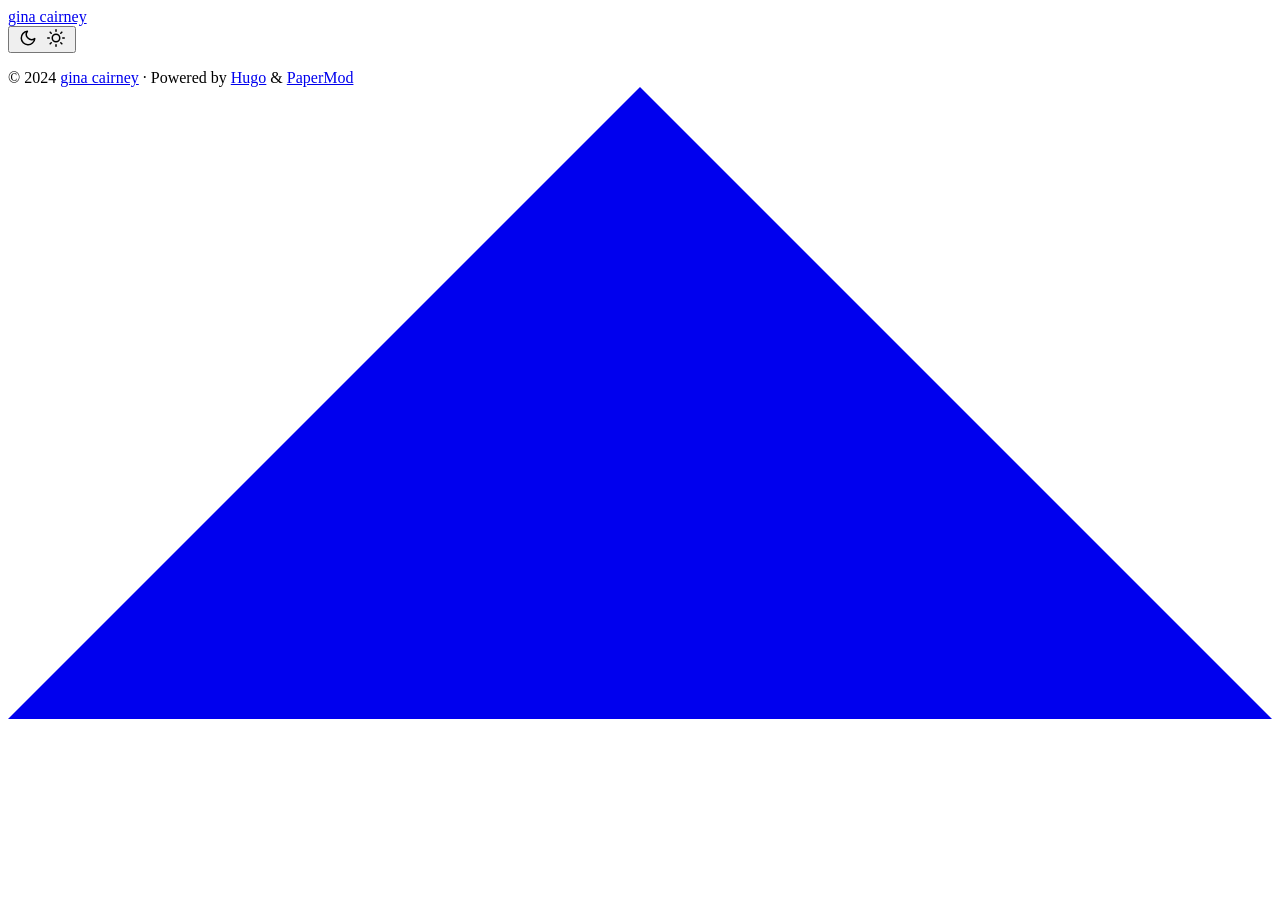
==== public/index.html @ 2bcdc9fa "added theme to config file" ====
<!DOCTYPE html>
<html lang="en" dir="auto">

<head>
	<meta name="generator" content="Hugo 0.128.0"><script src="/livereload.js?mindelay=10&amp;v=2&amp;port=1313&amp;path=livereload" data-no-instant defer></script><meta charset="utf-8">
<meta http-equiv="X-UA-Compatible" content="IE=edge">
<meta name="viewport" content="width=device-width, initial-scale=1, shrink-to-fit=no">
<meta name="robots" content="noindex, nofollow">
<title>gina cairney</title>

<meta name="description" content="">
<meta name="author" content="">
<link rel="canonical" href="http://localhost:1313/">
<link crossorigin="anonymous" href="/assets/css/stylesheet.fc220c15db4aef0318bbf30adc45d33d4d7c88deff3238b23eb255afdc472ca6.css" integrity="sha256-/CIMFdtK7wMYu/MK3EXTPU18iN7/MjiyPrJVr9xHLKY=" rel="preload stylesheet" as="style">
<link rel="icon" href="http://localhost:1313/favicon.ico">
<link rel="icon" type="image/png" sizes="16x16" href="http://localhost:1313/favicon-16x16.png">
<link rel="icon" type="image/png" sizes="32x32" href="http://localhost:1313/favicon-32x32.png">
<link rel="apple-touch-icon" href="http://localhost:1313/apple-touch-icon.png">
<link rel="mask-icon" href="http://localhost:1313/safari-pinned-tab.svg">
<meta name="theme-color" content="#2e2e33">
<meta name="msapplication-TileColor" content="#2e2e33">
<link rel="alternate" type="application/rss+xml" href="http://localhost:1313/index.xml">
<link rel="alternate" hreflang="en" href="http://localhost:1313/">
<noscript>
    <style>
        #theme-toggle,
        .top-link {
            display: none;
        }

    </style>
    <style>
        @media (prefers-color-scheme: dark) {
            :root {
                --theme: rgb(29, 30, 32);
                --entry: rgb(46, 46, 51);
                --primary: rgb(218, 218, 219);
                --secondary: rgb(155, 156, 157);
                --tertiary: rgb(65, 66, 68);
                --content: rgb(196, 196, 197);
                --code-block-bg: rgb(46, 46, 51);
                --code-bg: rgb(55, 56, 62);
                --border: rgb(51, 51, 51);
            }

            .list {
                background: var(--theme);
            }

            .list:not(.dark)::-webkit-scrollbar-track {
                background: 0 0;
            }

            .list:not(.dark)::-webkit-scrollbar-thumb {
                border-color: var(--theme);
            }
        }

    </style>
</noscript>
</head>

<body class="list" id="top">
<script>
    if (localStorage.getItem("pref-theme") === "dark") {
        document.body.classList.add('dark');
    } else if (localStorage.getItem("pref-theme") === "light") {
        document.body.classList.remove('dark')
    } else if (window.matchMedia('(prefers-color-scheme: dark)').matches) {
        document.body.classList.add('dark');
    }

</script>

<header class="header">
    <nav class="nav">
        <div class="logo">
            <a href="http://localhost:1313/" accesskey="h" title="gina cairney (Alt + H)">gina cairney</a>
            <div class="logo-switches">
                <button id="theme-toggle" accesskey="t" title="(Alt + T)">
                    <svg id="moon" xmlns="http://www.w3.org/2000/svg" width="24" height="18" viewBox="0 0 24 24"
                        fill="none" stroke="currentColor" stroke-width="2" stroke-linecap="round"
                        stroke-linejoin="round">
                        <path d="M21 12.79A9 9 0 1 1 11.21 3 7 7 0 0 0 21 12.79z"></path>
                    </svg>
                    <svg id="sun" xmlns="http://www.w3.org/2000/svg" width="24" height="18" viewBox="0 0 24 24"
                        fill="none" stroke="currentColor" stroke-width="2" stroke-linecap="round"
                        stroke-linejoin="round">
                        <circle cx="12" cy="12" r="5"></circle>
                        <line x1="12" y1="1" x2="12" y2="3"></line>
                        <line x1="12" y1="21" x2="12" y2="23"></line>
                        <line x1="4.22" y1="4.22" x2="5.64" y2="5.64"></line>
                        <line x1="18.36" y1="18.36" x2="19.78" y2="19.78"></line>
                        <line x1="1" y1="12" x2="3" y2="12"></line>
                        <line x1="21" y1="12" x2="23" y2="12"></line>
                        <line x1="4.22" y1="19.78" x2="5.64" y2="18.36"></line>
                        <line x1="18.36" y1="5.64" x2="19.78" y2="4.22"></line>
                    </svg>
                </button>
            </div>
        </div>
        <ul id="menu">
        </ul>
    </nav>
</header>
<main class="main"> 
    </main>
    
<footer class="footer">
        <span>&copy; 2024 <a href="http://localhost:1313/">gina cairney</a></span> · 

    <span>
        Powered by
        <a href="https://gohugo.io/" rel="noopener noreferrer" target="_blank">Hugo</a> &
        <a href="https://github.com/adityatelange/hugo-PaperMod/" rel="noopener" target="_blank">PaperMod</a>
    </span>
</footer>
<a href="#top" aria-label="go to top" title="Go to Top (Alt + G)" class="top-link" id="top-link" accesskey="g">
    <svg xmlns="http://www.w3.org/2000/svg" viewBox="0 0 12 6" fill="currentColor">
        <path d="M12 6H0l6-6z" />
    </svg>
</a>

<script>
    let menu = document.getElementById('menu')
    if (menu) {
        menu.scrollLeft = localStorage.getItem("menu-scroll-position");
        menu.onscroll = function () {
            localStorage.setItem("menu-scroll-position", menu.scrollLeft);
        }
    }

    document.querySelectorAll('a[href^="#"]').forEach(anchor => {
        anchor.addEventListener("click", function (e) {
            e.preventDefault();
            var id = this.getAttribute("href").substr(1);
            if (!window.matchMedia('(prefers-reduced-motion: reduce)').matches) {
                document.querySelector(`[id='${decodeURIComponent(id)}']`).scrollIntoView({
                    behavior: "smooth"
                });
            } else {
                document.querySelector(`[id='${decodeURIComponent(id)}']`).scrollIntoView();
            }
            if (id === "top") {
                history.replaceState(null, null, " ");
            } else {
                history.pushState(null, null, `#${id}`);
            }
        });
    });

</script>
<script>
    var mybutton = document.getElementById("top-link");
    window.onscroll = function () {
        if (document.body.scrollTop > 800 || document.documentElement.scrollTop > 800) {
            mybutton.style.visibility = "visible";
            mybutton.style.opacity = "1";
        } else {
            mybutton.style.visibility = "hidden";
            mybutton.style.opacity = "0";
        }
    };

</script>
<script>
    document.getElementById("theme-toggle").addEventListener("click", () => {
        if (document.body.className.includes("dark")) {
            document.body.classList.remove('dark');
            localStorage.setItem("pref-theme", 'light');
        } else {
            document.body.classList.add('dark');
            localStorage.setItem("pref-theme", 'dark');
        }
    })

</script>
</body>

</html>
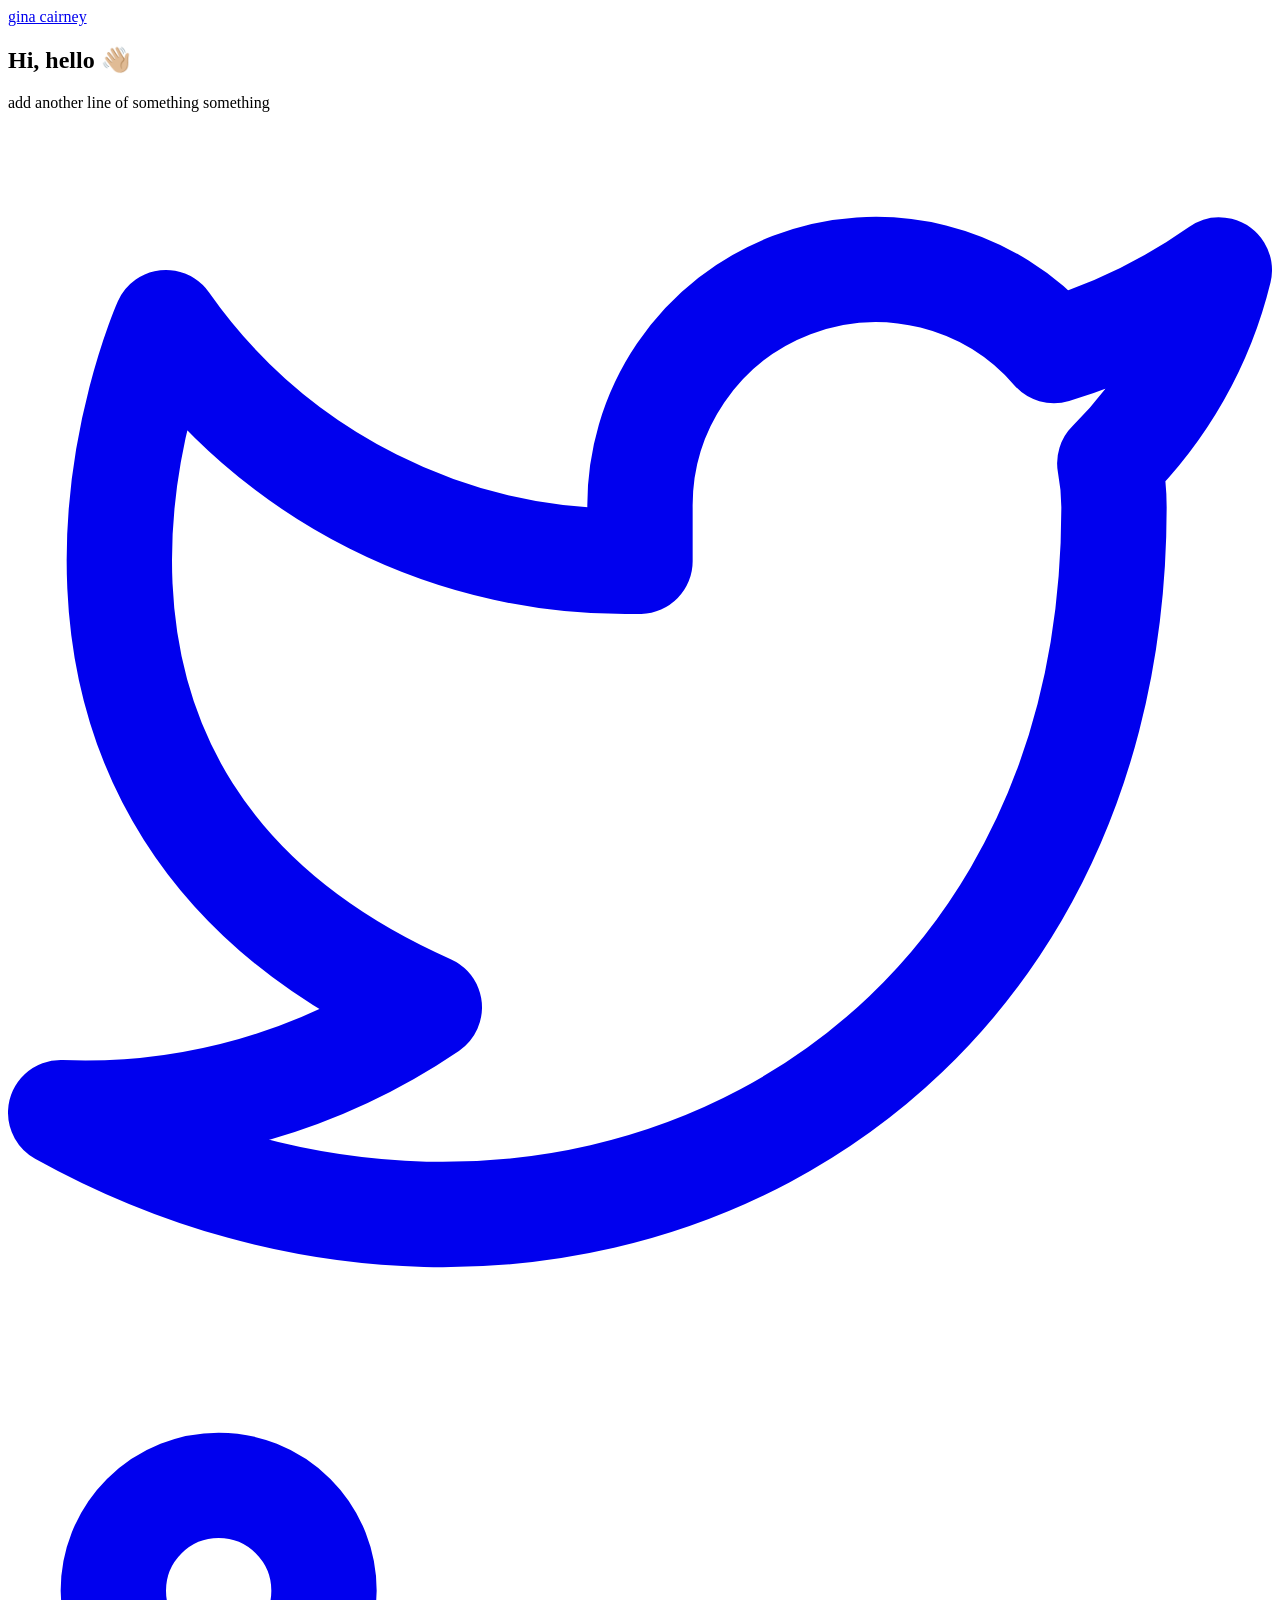
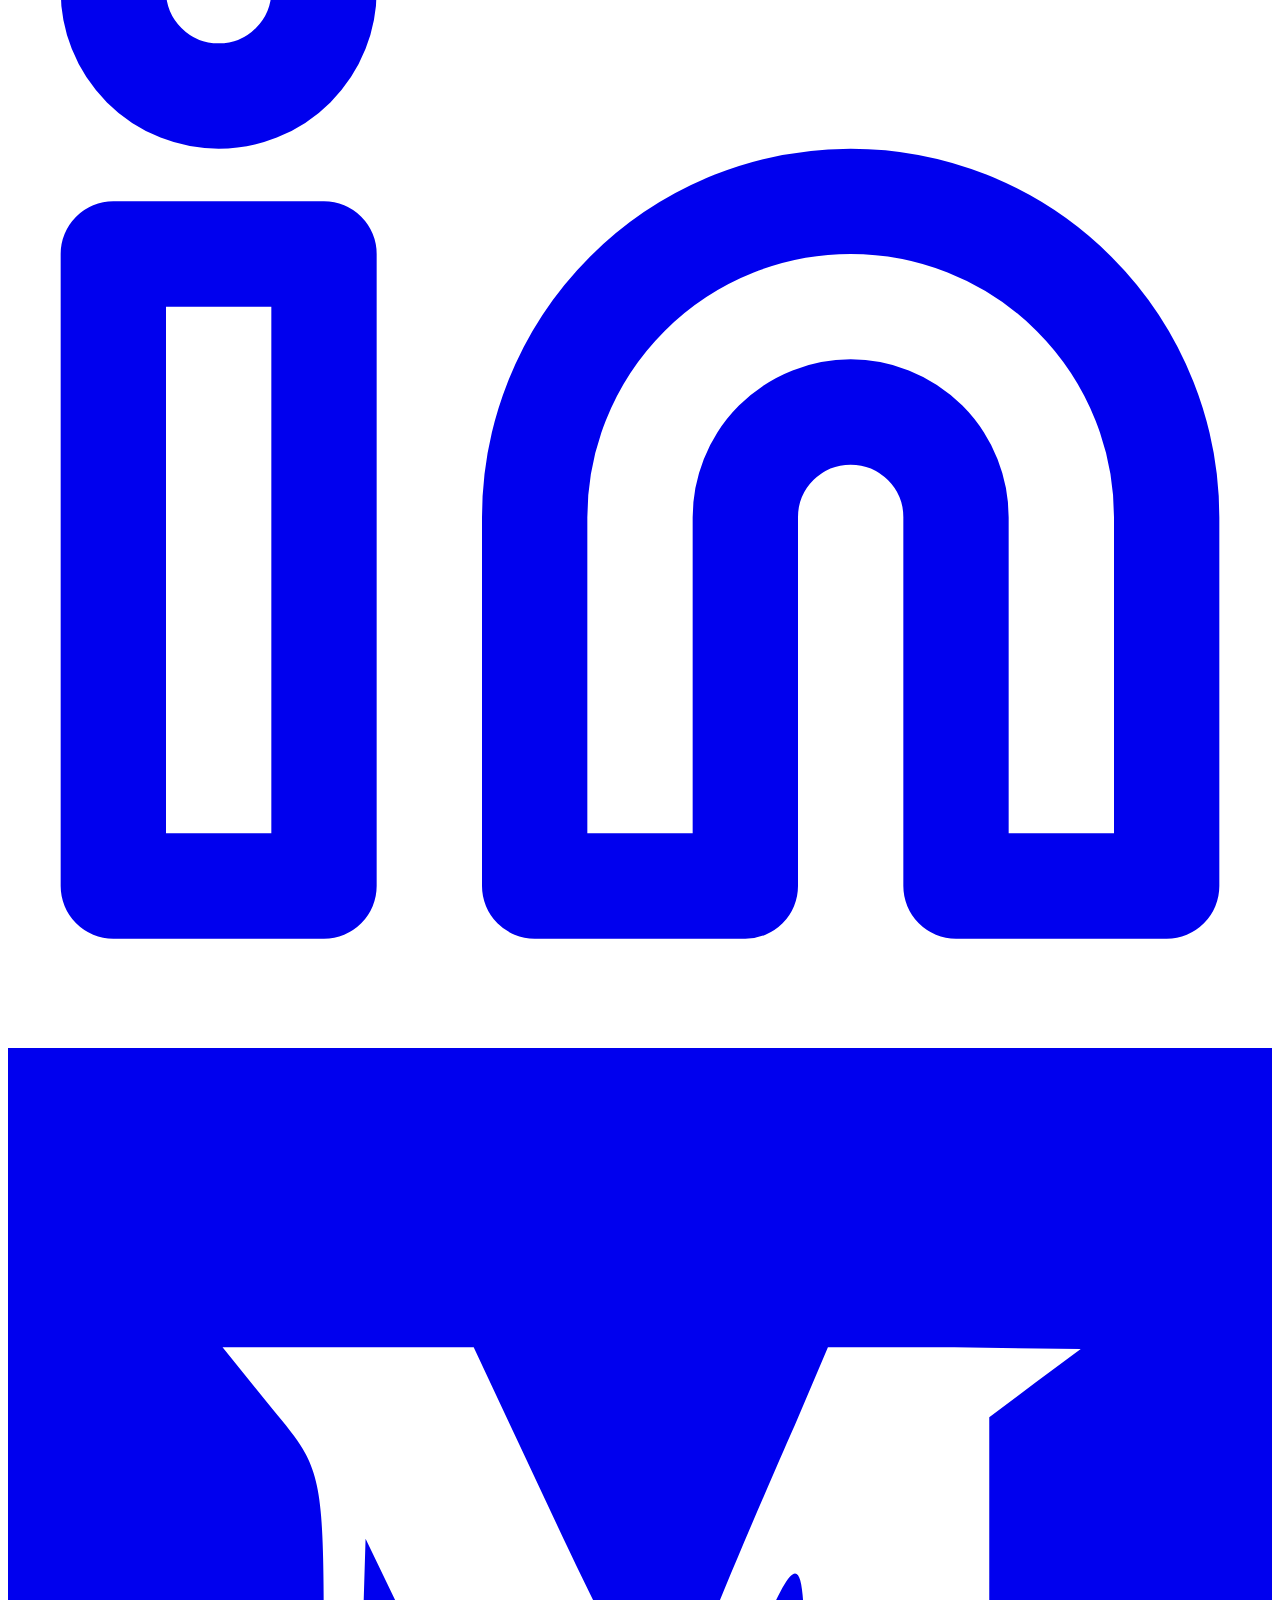
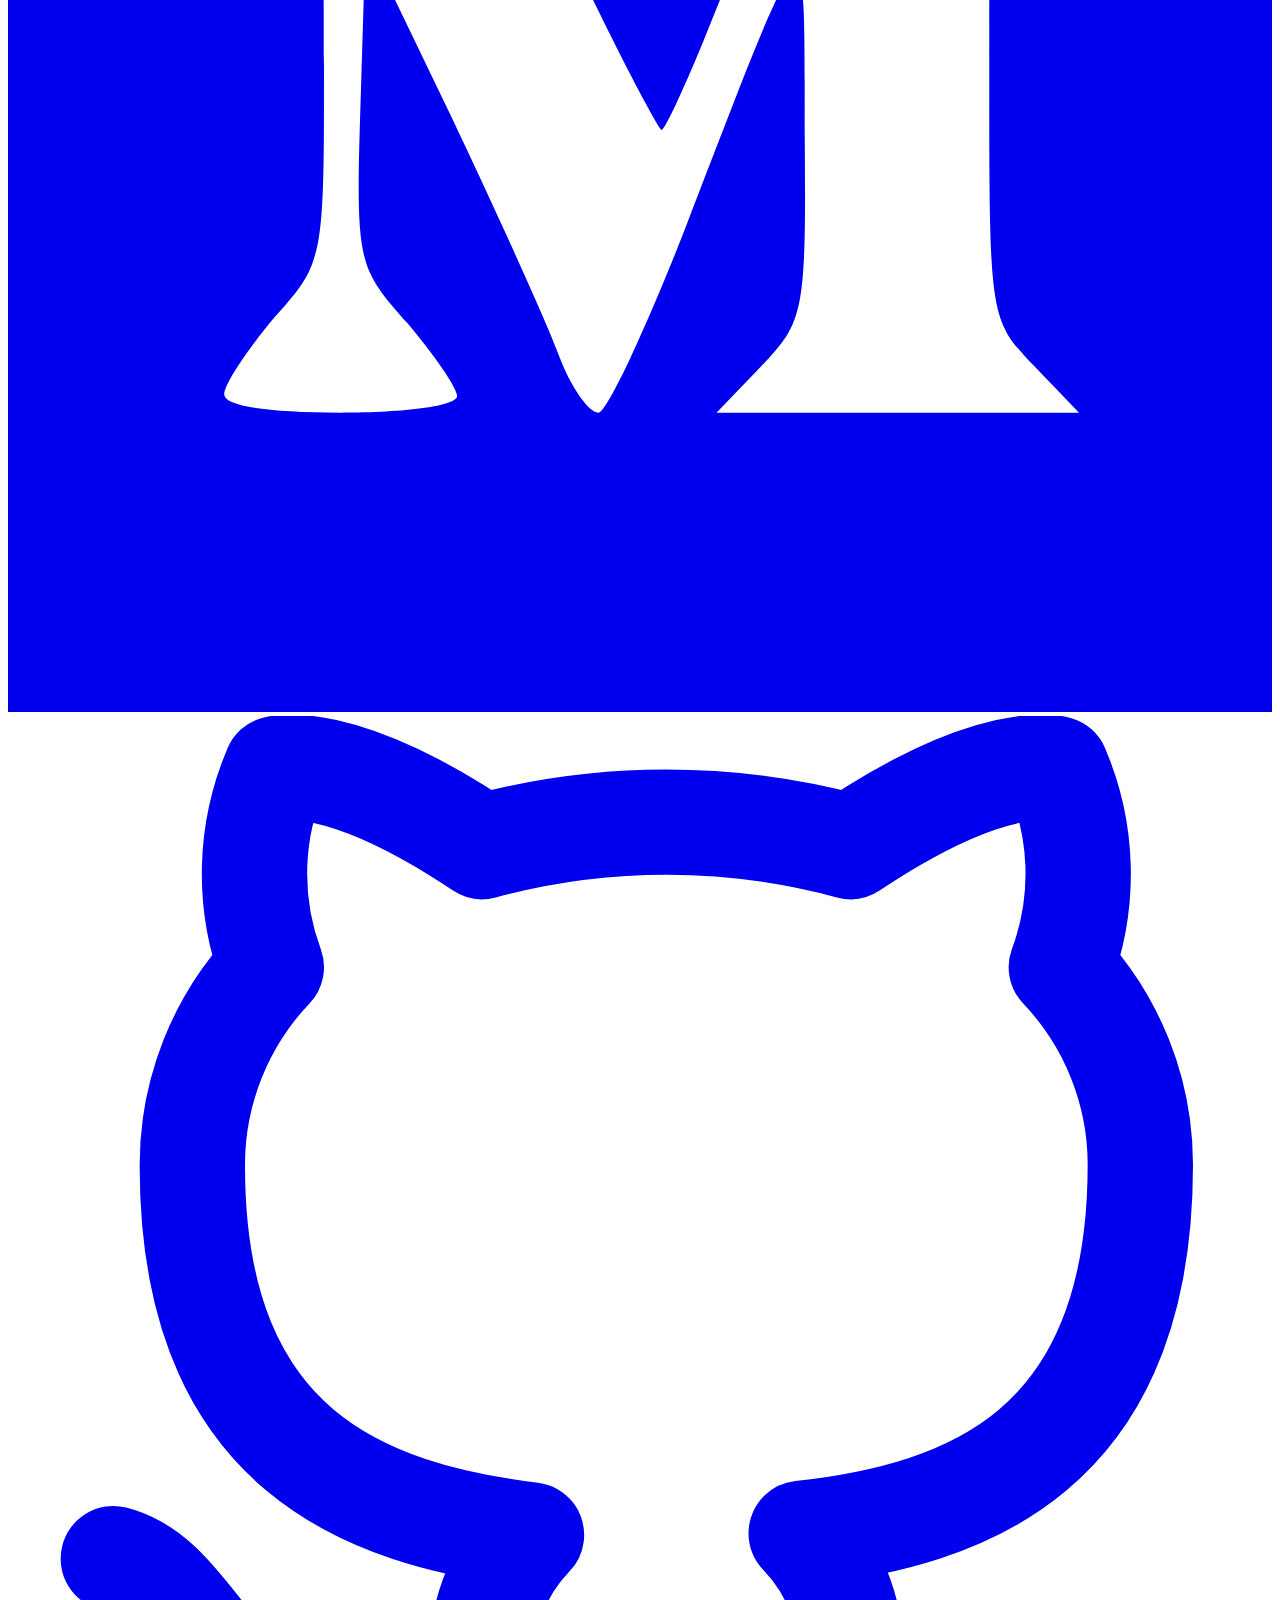
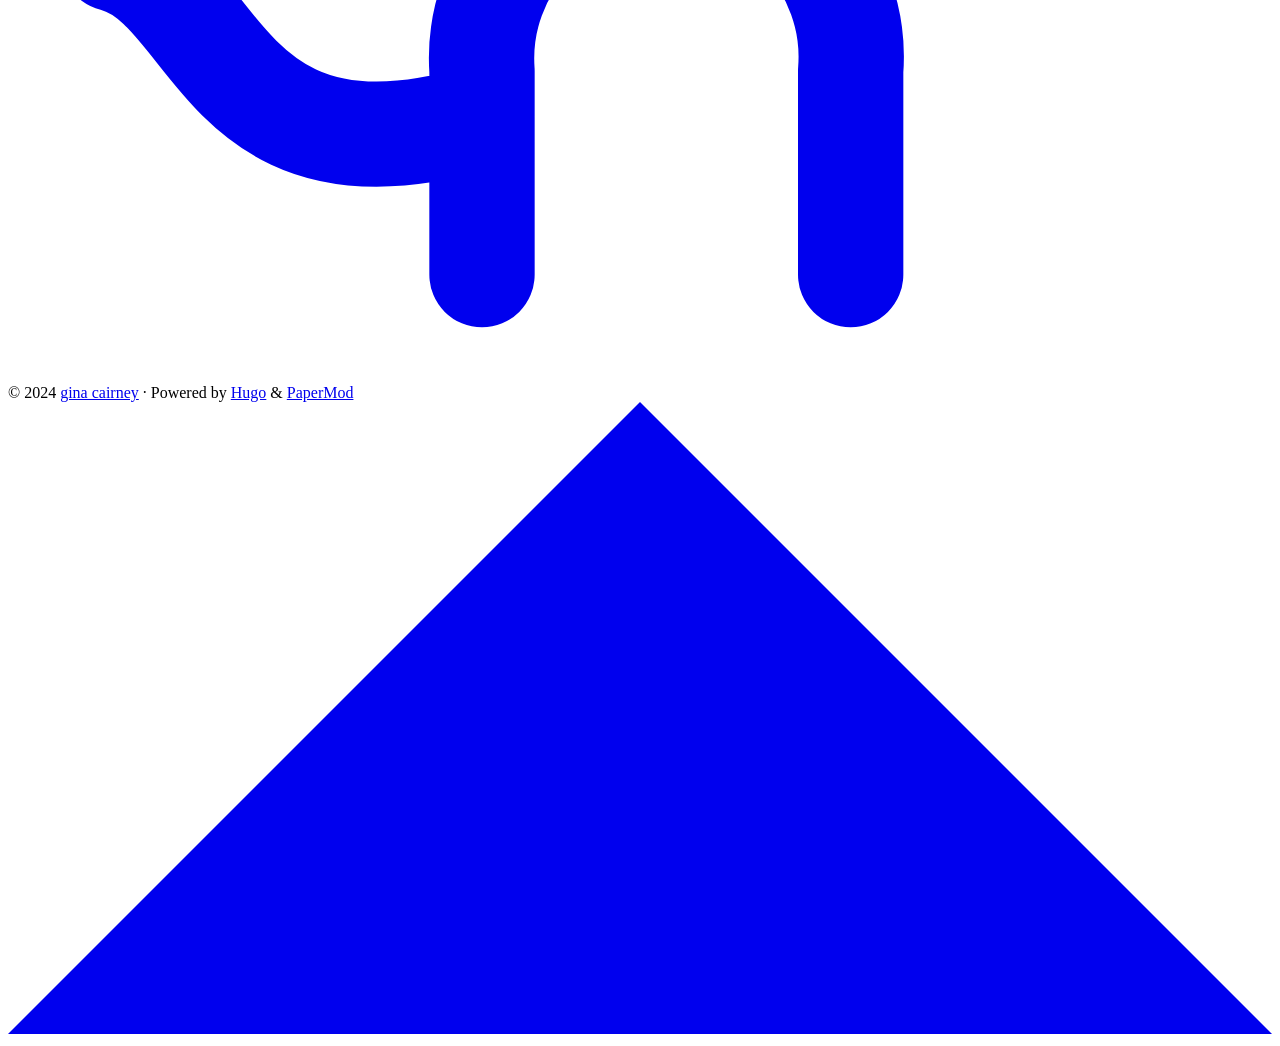
==== commit 01fbcd77: "added parameters to config, added search and archive pages." ====
--- a/public/index.html
+++ b/public/index.html
@@ -20,6 +20,7 @@
 <meta name="theme-color" content="#2e2e33">
 <meta name="msapplication-TileColor" content="#2e2e33">
 <link rel="alternate" type="application/rss+xml" href="http://localhost:1313/index.xml">
+<link rel="alternate" type="application/json" href="http://localhost:1313/index.json">
 <link rel="alternate" hreflang="en" href="http://localhost:1313/">
 <noscript>
     <style>
@@ -29,74 +30,16 @@
         }
 
     </style>
-    <style>
-        @media (prefers-color-scheme: dark) {
-            :root {
-                --theme: rgb(29, 30, 32);
-                --entry: rgb(46, 46, 51);
-                --primary: rgb(218, 218, 219);
-                --secondary: rgb(155, 156, 157);
-                --tertiary: rgb(65, 66, 68);
-                --content: rgb(196, 196, 197);
-                --code-block-bg: rgb(46, 46, 51);
-                --code-bg: rgb(55, 56, 62);
-                --border: rgb(51, 51, 51);
-            }
-
-            .list {
-                background: var(--theme);
-            }
-
-            .list:not(.dark)::-webkit-scrollbar-track {
-                background: 0 0;
-            }
-
-            .list:not(.dark)::-webkit-scrollbar-thumb {
-                border-color: var(--theme);
-            }
-        }
-
-    </style>
 </noscript>
 </head>
 
-<body class="list" id="top">
-<script>
-    if (localStorage.getItem("pref-theme") === "dark") {
-        document.body.classList.add('dark');
-    } else if (localStorage.getItem("pref-theme") === "light") {
-        document.body.classList.remove('dark')
-    } else if (window.matchMedia('(prefers-color-scheme: dark)').matches) {
-        document.body.classList.add('dark');
-    }
-
-</script>
+<body class="list dark" id="top">
 
 <header class="header">
     <nav class="nav">
         <div class="logo">
             <a href="http://localhost:1313/" accesskey="h" title="gina cairney (Alt + H)">gina cairney</a>
             <div class="logo-switches">
-                <button id="theme-toggle" accesskey="t" title="(Alt + T)">
-                    <svg id="moon" xmlns="http://www.w3.org/2000/svg" width="24" height="18" viewBox="0 0 24 24"
-                        fill="none" stroke="currentColor" stroke-width="2" stroke-linecap="round"
-                        stroke-linejoin="round">
-                        <path d="M21 12.79A9 9 0 1 1 11.21 3 7 7 0 0 0 21 12.79z"></path>
-                    </svg>
-                    <svg id="sun" xmlns="http://www.w3.org/2000/svg" width="24" height="18" viewBox="0 0 24 24"
-                        fill="none" stroke="currentColor" stroke-width="2" stroke-linecap="round"
-                        stroke-linejoin="round">
-                        <circle cx="12" cy="12" r="5"></circle>
-                        <line x1="12" y1="1" x2="12" y2="3"></line>
-                        <line x1="12" y1="21" x2="12" y2="23"></line>
-                        <line x1="4.22" y1="4.22" x2="5.64" y2="5.64"></line>
-                        <line x1="18.36" y1="18.36" x2="19.78" y2="19.78"></line>
-                        <line x1="1" y1="12" x2="3" y2="12"></line>
-                        <line x1="21" y1="12" x2="23" y2="12"></line>
-                        <line x1="4.22" y1="19.78" x2="5.64" y2="18.36"></line>
-                        <line x1="18.36" y1="5.64" x2="19.78" y2="4.22"></line>
-                    </svg>
-                </button>
             </div>
         </div>
         <ul id="menu">
@@ -104,6 +47,56 @@
     </nav>
 </header>
 <main class="main"> 
+<article class="first-entry home-info">
+    <header class="entry-header">
+        <h1>Hi, hello 👋🏼</h1>
+    </header>
+    <div class="entry-content">
+        add another line of something something
+    </div>
+    <footer class="entry-footer">
+        <div class="social-icons" >
+    <a href="https://x.com/ginamc" target="_blank" rel="noopener noreferrer me"
+        title="Twitter">
+        <svg xmlns="http://www.w3.org/2000/svg" viewBox="0 0 24 24" fill="none" stroke="currentColor" stroke-width="2"
+    stroke-linecap="round" stroke-linejoin="round">
+    <path
+        d="M23 3a10.9 10.9 0 0 1-3.14 1.53 4.48 4.48 0 0 0-7.86 3v1A10.66 10.66 0 0 1 3 4s-4 9 5 13a11.64 11.64 0 0 1-7 2c9 5 20 0 20-11.5a4.5 4.5 0 0 0-.08-.83A7.72 7.72 0 0 0 23 3z">
+    </path>
+</svg>
+    </a>
+    <a href="https://www.linkedin.com/in/gmcairney/" target="_blank" rel="noopener noreferrer me"
+        title="Linkedin">
+        <svg xmlns="http://www.w3.org/2000/svg" viewBox="0 0 24 24" fill="none" stroke="currentColor" stroke-width="2"
+    stroke-linecap="round" stroke-linejoin="round">
+    <path d="M16 8a6 6 0 0 1 6 6v7h-4v-7a2 2 0 0 0-2-2 2 2 0 0 0-2 2v7h-4v-7a6 6 0 0 1 6-6z"></path>
+    <rect x="2" y="9" width="4" height="12"></rect>
+    <circle cx="4" cy="4" r="2"></circle>
+</svg>
+    </a>
+    <a href="https://medium.com/@postsbygina" target="_blank" rel="noopener noreferrer me"
+        title="Medium">
+        <svg xmlns="http://www.w3.org/2000/svg" viewBox="0 0 76.000000 76.000000" fill="currentColor" stroke-width="2"
+    preserveAspectRatio="xMidYMid meet">
+    <g transform="translate(0.000000,76.000000) scale(0.100000,-0.100000)">
+        <path
+            d="M0 380 l0 -380 380 0 380 0 0 380 0 380 -380 0 -380 0 0 -380z m334 85 c30 -63 57 -115 59 -115 2 0 16 30 31 68 15 37 37 88 49 115 l20 47 76 0 76 -1 -27 -20 -28 -21 0 -151 c0 -150 0 -151 27 -179 l27 -28 -109 0 -109 0 27 28 c26 27 27 32 26 143 0 131 3 134 -71 -58 -24 -62 -48 -113 -53 -113 -6 0 -17 16 -24 35 -7 19 -36 83 -64 142 l-52 108 -3 -98 c-3 -97 -2 -99 28 -133 16 -19 30 -39 30 -44 0 -6 -31 -10 -70 -10 -45 0 -70 4 -70 11 0 6 14 27 30 46 30 33 30 35 30 151 0 116 0 118 -31 155 l-30 37 75 0 76 0 54 -115z" />
+    </g>
+</svg>
+    </a>
+    <a href="https://github.com/ginamc" target="_blank" rel="noopener noreferrer me"
+        title="Github">
+        <svg xmlns="http://www.w3.org/2000/svg" viewBox="0 0 24 24" fill="none" stroke="currentColor" stroke-width="2"
+    stroke-linecap="round" stroke-linejoin="round">
+    <path
+        d="M9 19c-5 1.5-5-2.5-7-3m14 6v-3.87a3.37 3.37 0 0 0-.94-2.61c3.14-.35 6.44-1.54 6.44-7A5.44 5.44 0 0 0 20 4.77 5.07 5.07 0 0 0 19.91 1S18.73.65 16 2.48a13.38 13.38 0 0 0-7 0C6.27.65 5.09 1 5.09 1A5.07 5.07 0 0 0 5 4.77a5.44 5.44 0 0 0-1.5 3.78c0 5.42 3.3 6.61 6.44 7A3.37 3.37 0 0 0 9 18.13V22">
+    </path>
+</svg>
+    </a>
+</div>
+
+    </footer>
+</article>
     </main>
     
 <footer class="footer">
@@ -163,18 +156,6 @@
     };
 
 </script>
-<script>
-    document.getElementById("theme-toggle").addEventListener("click", () => {
-        if (document.body.className.includes("dark")) {
-            document.body.classList.remove('dark');
-            localStorage.setItem("pref-theme", 'light');
-        } else {
-            document.body.classList.add('dark');
-            localStorage.setItem("pref-theme", 'dark');
-        }
-    })
-
-</script>
 </body>
 
 </html>
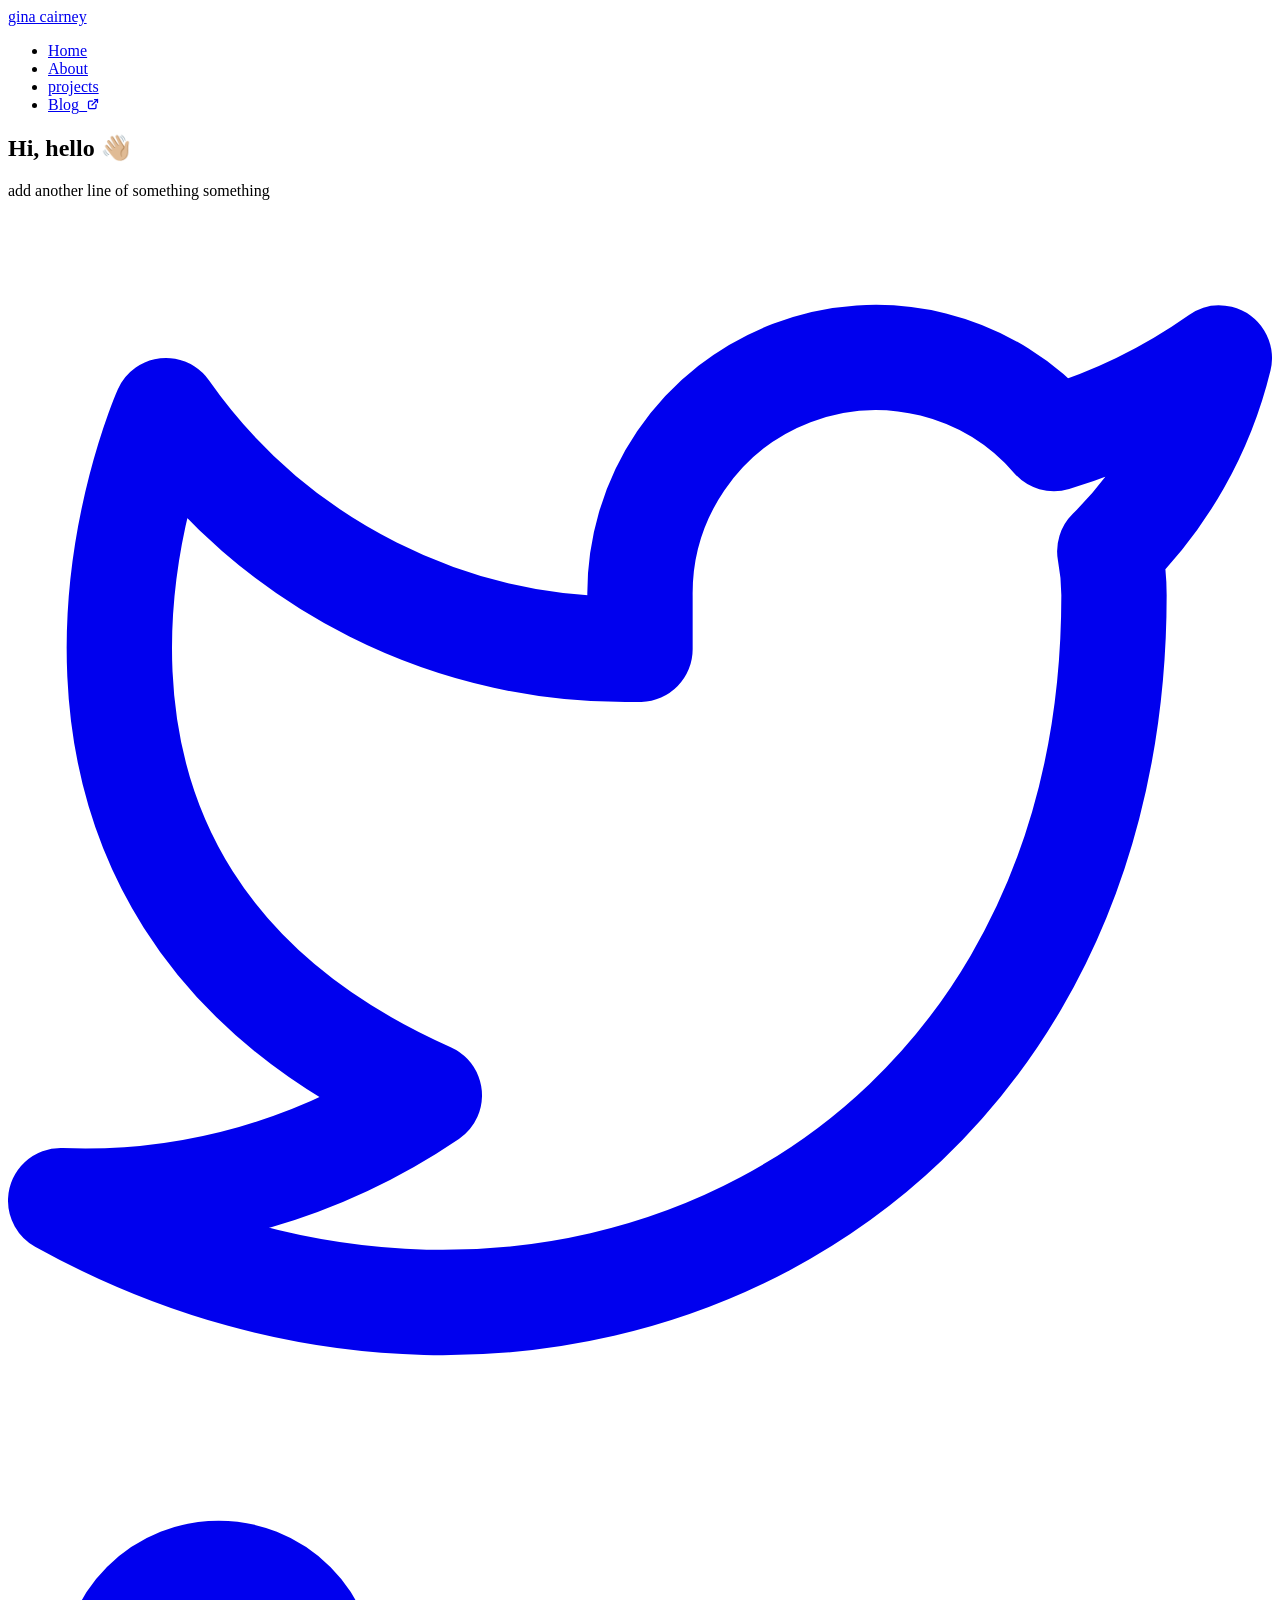
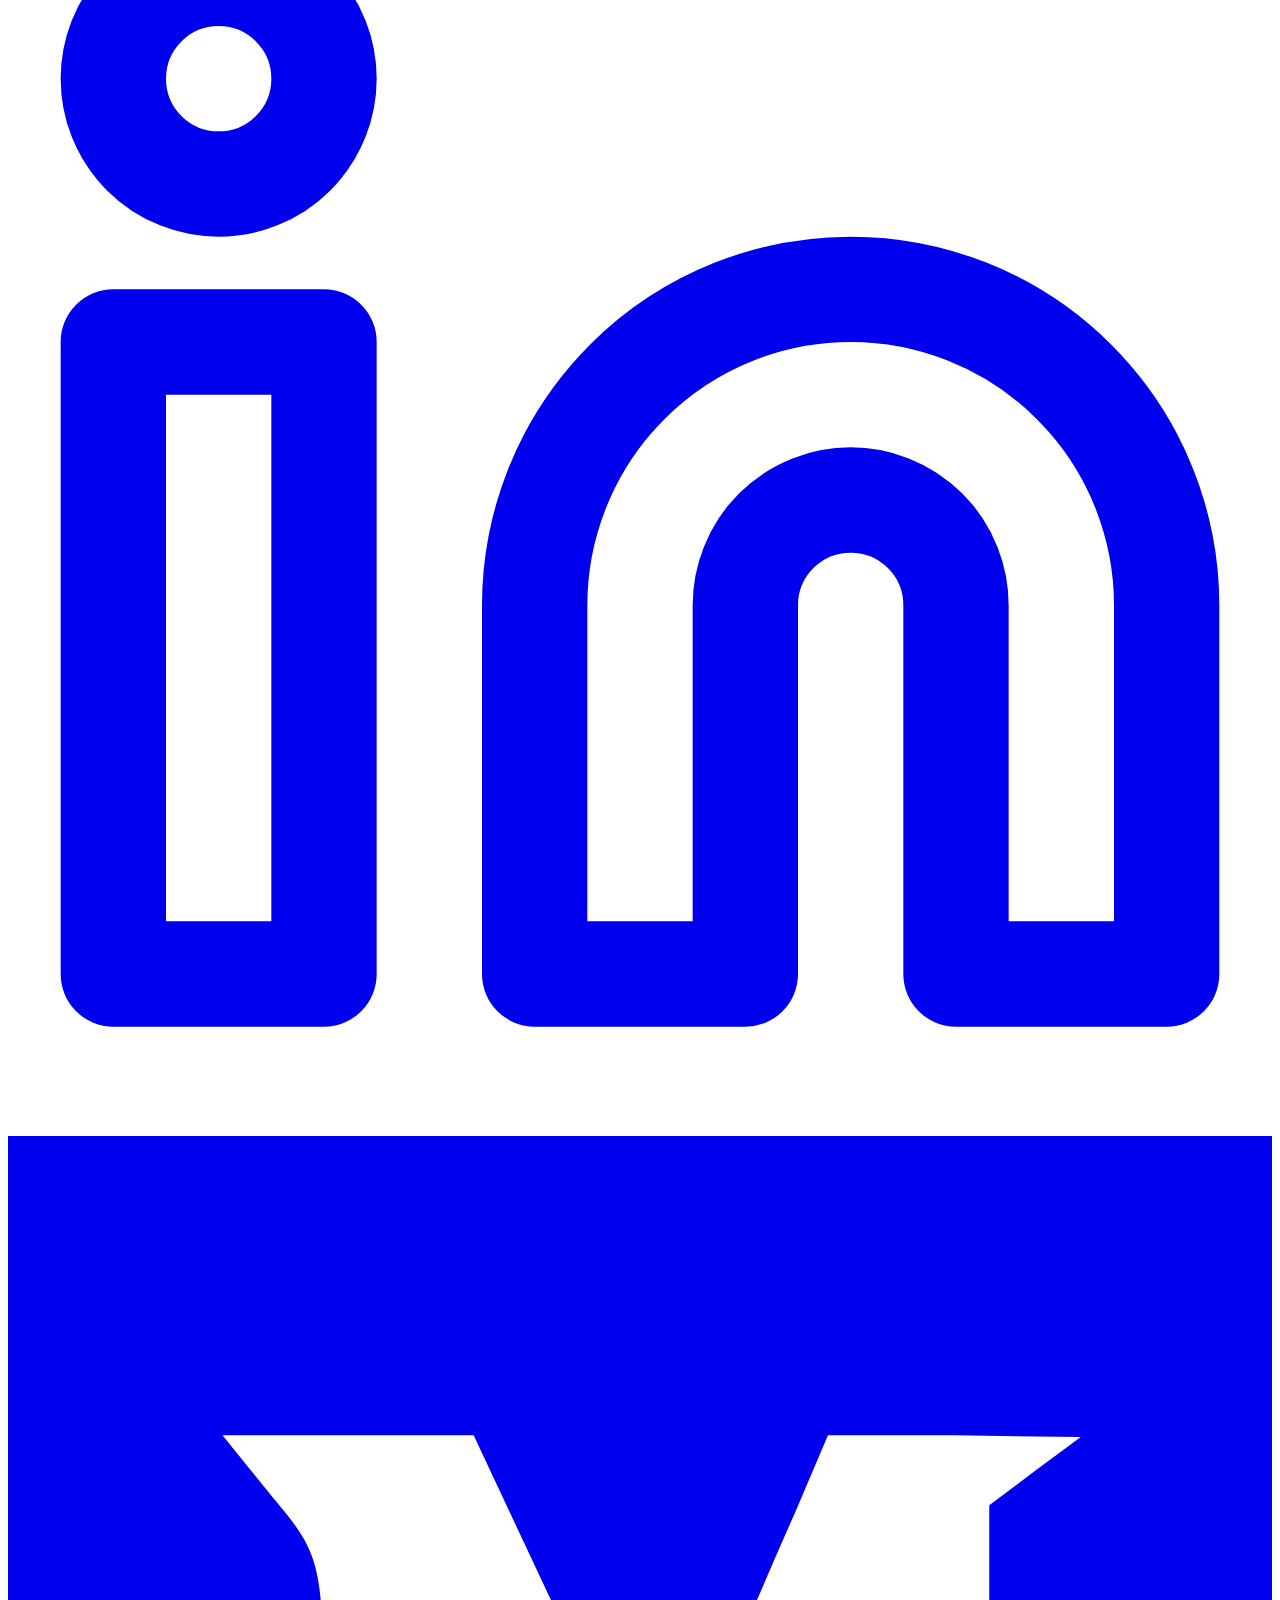
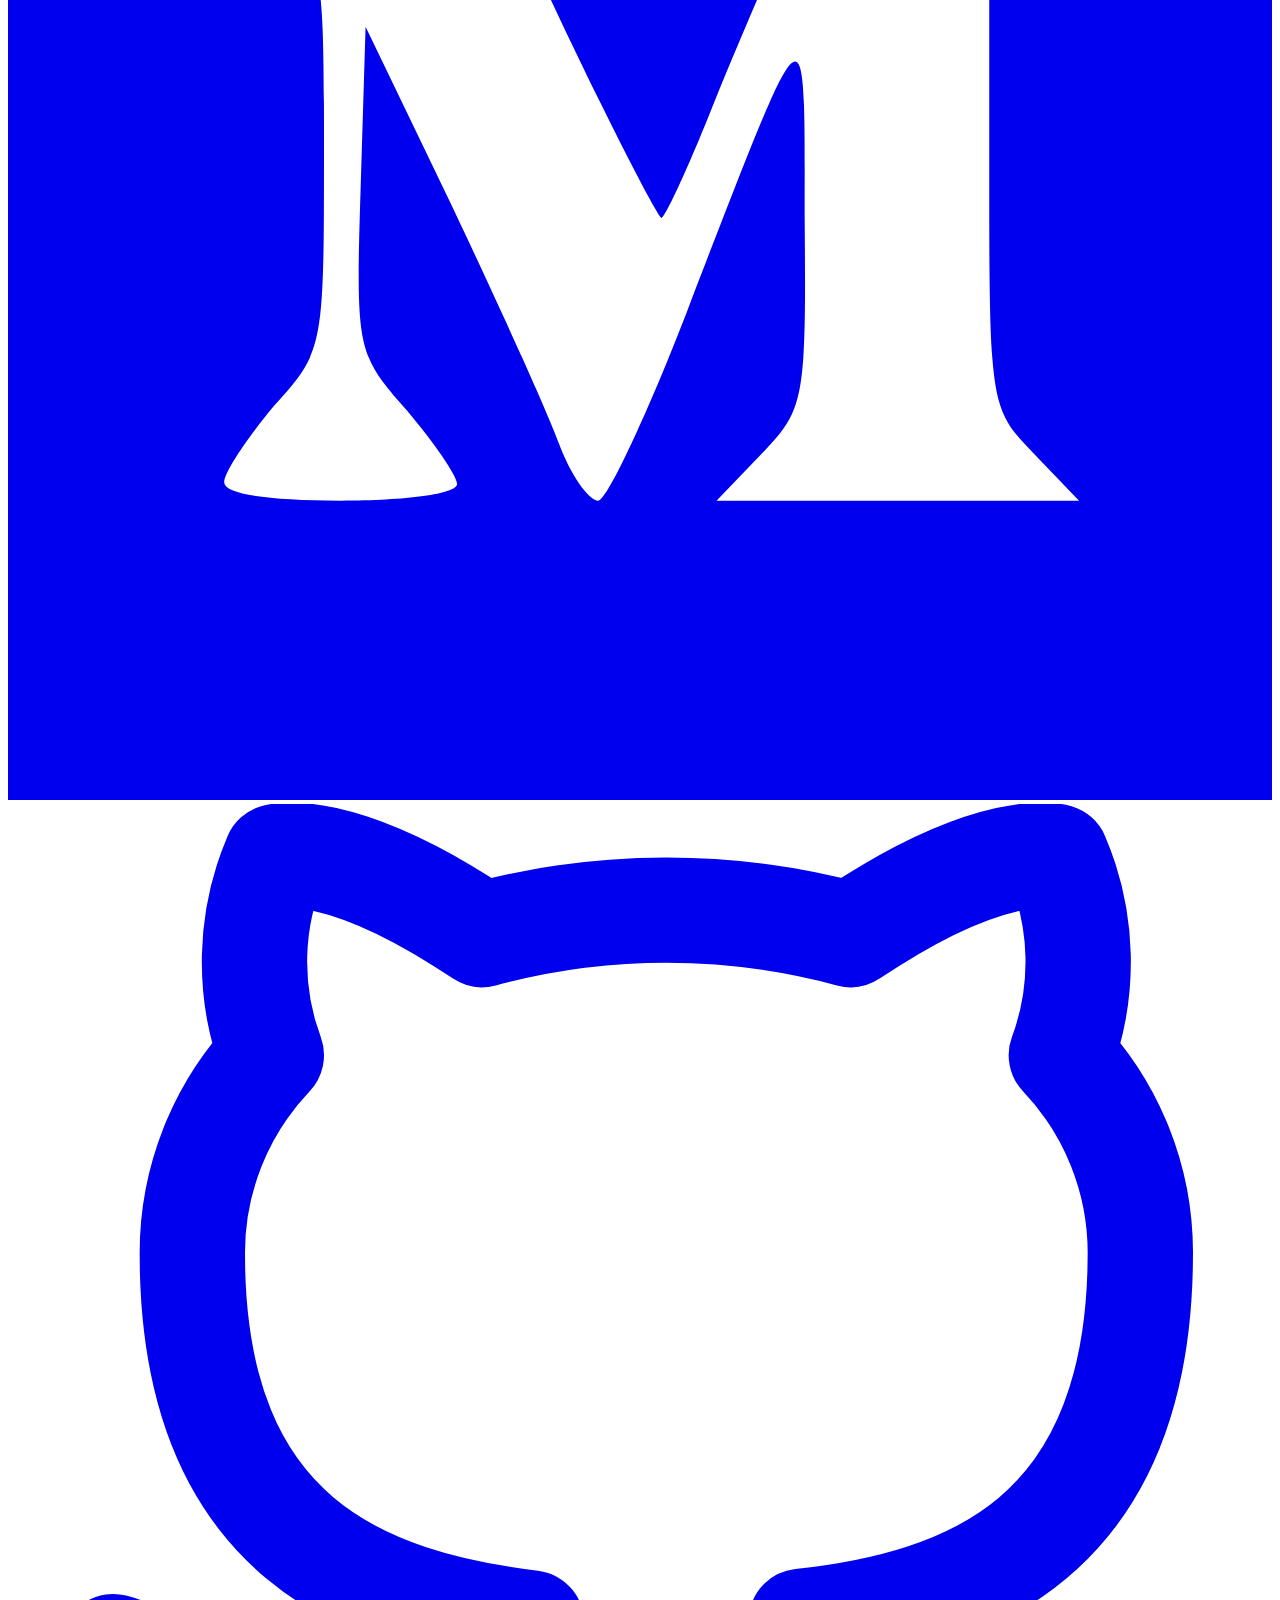
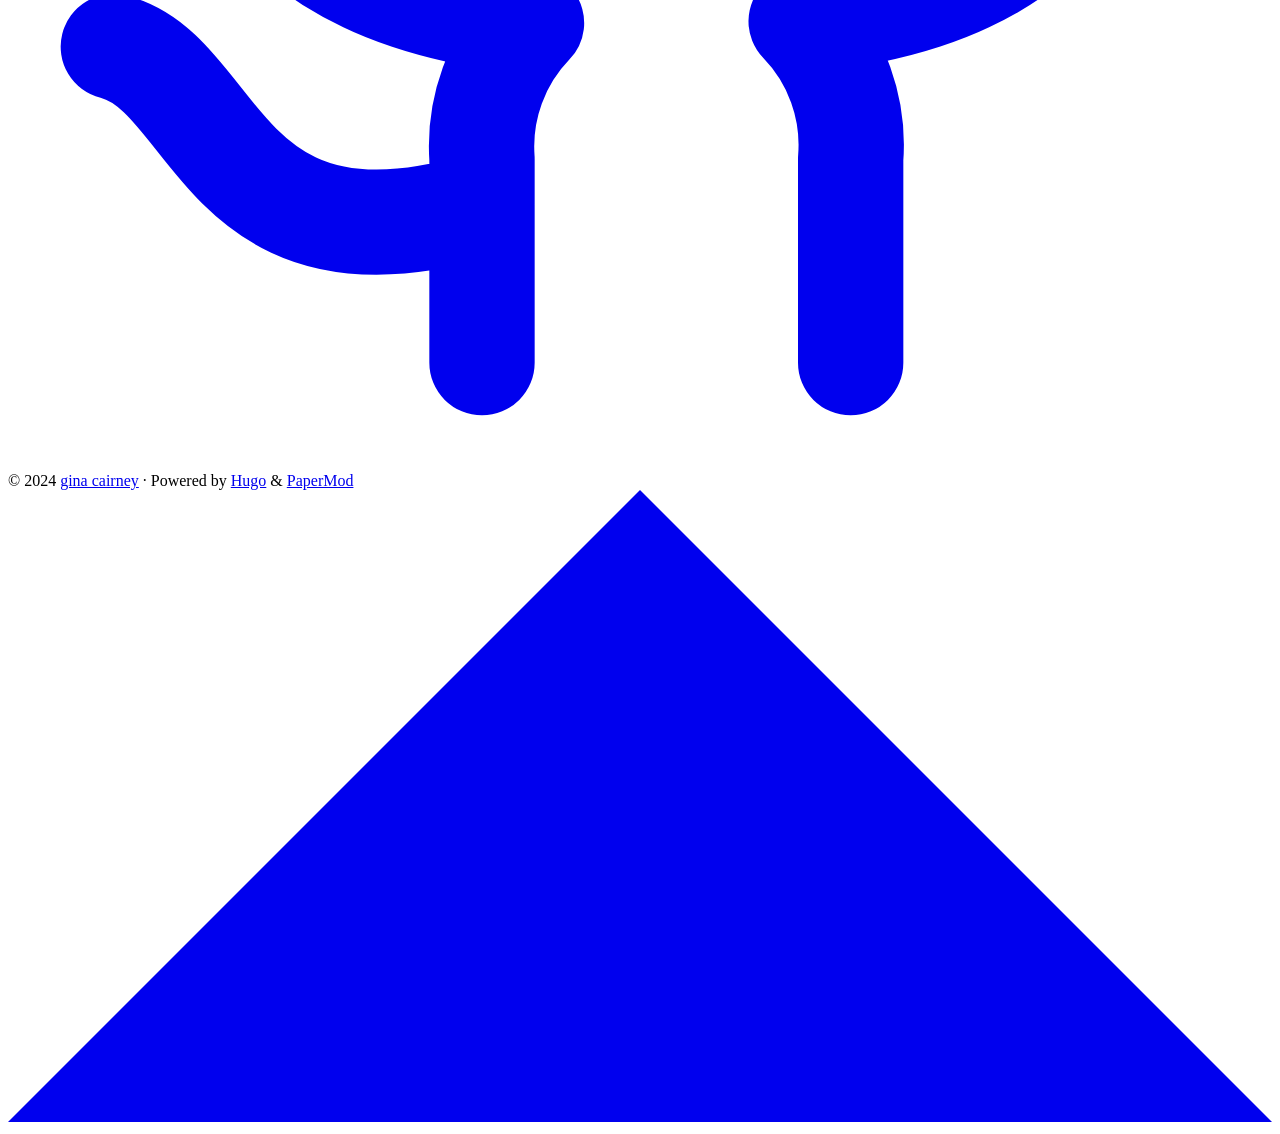
==== commit 1e9475e2: "changed project1 to draft" ====
--- a/public/index.html
+++ b/public/index.html
@@ -43,6 +43,32 @@
             </div>
         </div>
         <ul id="menu">
+            <li>
+                <a href="http://localhost:1313/" title="Home">
+                    <span class="active">Home</span>
+                </a>
+            </li>
+            <li>
+                <a href="http://localhost:1313/about" title="About">
+                    <span>About</span>
+                </a>
+            </li>
+            <li>
+                <a href="http://localhost:1313/projects/" title="projects">
+                    <span>projects</span>
+                </a>
+            </li>
+            <li>
+                <a href="https://ginamc.github.io/wordsbydesign" title="Blog">
+                    <span>Blog</span>&nbsp;
+                    <svg fill="none" shape-rendering="geometricPrecision" stroke="currentColor" stroke-linecap="round"
+                        stroke-linejoin="round" stroke-width="2.5" viewBox="0 0 24 24" height="12" width="12">
+                        <path d="M18 13v6a2 2 0 01-2 2H5a2 2 0 01-2-2V8a2 2 0 012-2h6"></path>
+                        <path d="M15 3h6v6"></path>
+                        <path d="M10 14L21 3"></path>
+                    </svg>
+                </a>
+            </li>
         </ul>
     </nav>
 </header>
